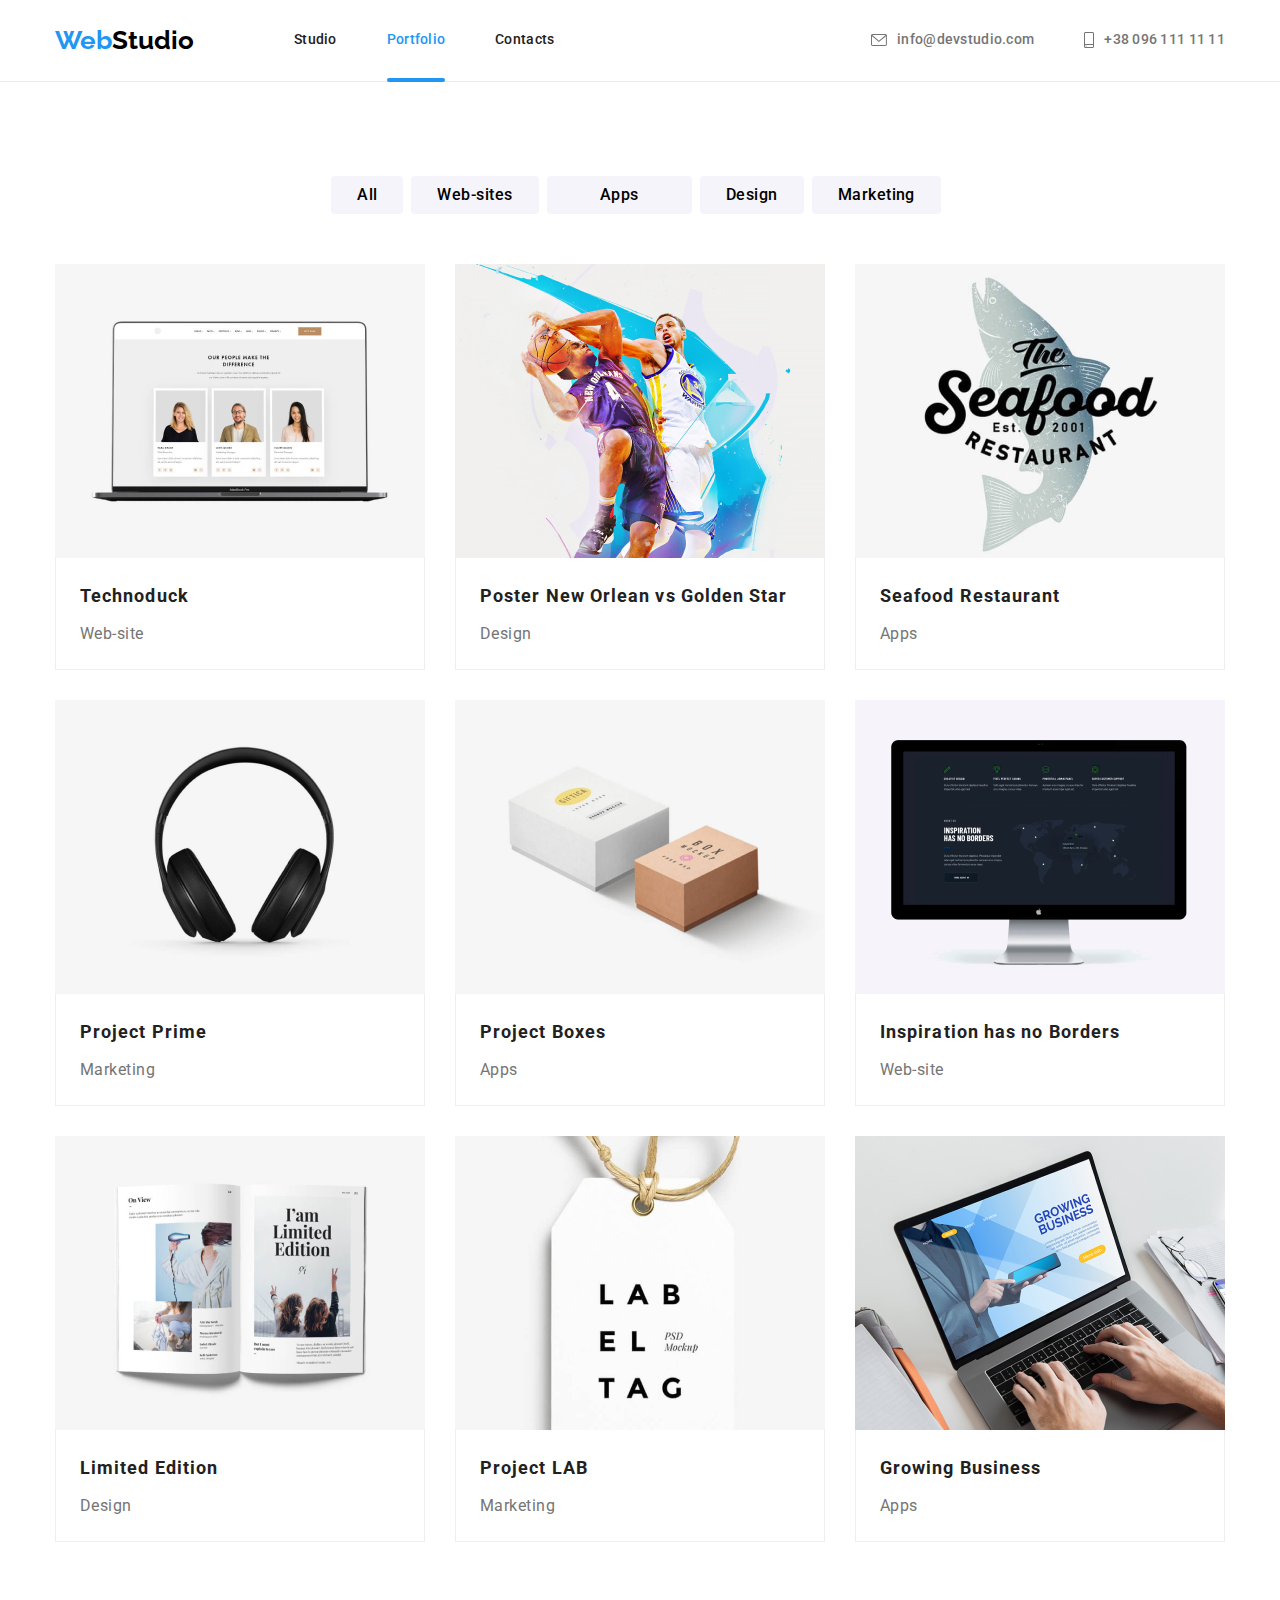
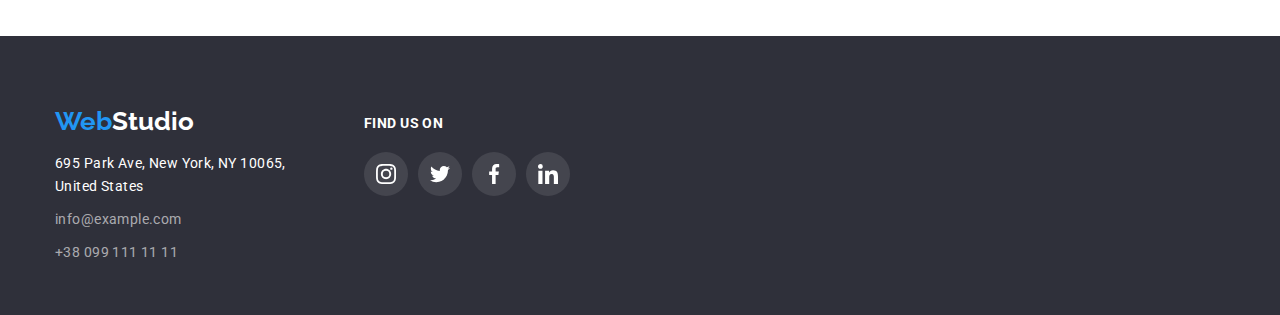
==== portfolio.html @ d8f47d3d "innitial commit" ====
<!DOCTYPE html>
<html lang="en">
<head>
    <meta charset="UTF-8">
    <meta http-equiv="X-UA-Compatible" content="IE=edge">
    <meta name="viewport" content="width=device-width, initial-scale=1.0">
    <title>Portfolio by Ana</title>
    <link rel="preconnect" href="https://fonts.googleapis.com">
    <link rel="preconnect" href="https://fonts.gstatic.com" crossorigin>
    <link href="https://fonts.googleapis.com/css2?family=Raleway:wght@700&family=Roboto:wght@400;500;700;900&display=swap" rel="stylesheet">
    <link rel="stylesheet" href="https://cdnjs.cloudflare.com/ajax/libs/modern-normalize/1.0.0/modern-normalize.min.css"/>
    <link rel="stylesheet" href="./css/styles.css">
</head>
<body>
<!-- header -->
<header class="header">
    <div class="container top">
        <nav class="nav">
            <a href="./index.html" class="logo">
                Web<span class="color-black">Studio</span>
            </a>
    
            <ul class="menu-nav-list">
                <li><a href="./index.html" class="menu-nav">Studio</a></li>
                <li><a href="./portfolio.html" class="menu-nav current">Portfolio</a></li>
                <li><a href="" class="menu-nav">Contacts</a></li>
            </ul>
        </nav>
        <ul class="contact-info-list">
            <li><a href="mailto:info@devstudio.com" class="contact-info">
                <svg class="contact-icon" width="16" height="12">
                    <use href="./images/icons.svg#icon-envelope"></use>
                </svg>info@devstudio.com</a></li>
            <li><a href="tel:+380961111111" class="contact-info">
                <svg class="contact-icon phone" width="10" height="16">
                    <use href="./images/icons.svg#icon-smartphone"></use>
                </svg>+38 096 111 11 11</a></li>
        </ul>
    </div>
</header>

<!-- main info of the page -->
<main class="portfolio-main">
    <section class="portfolio-section">
        <div class="container">
            <ul class="button-list">
                <li class="portfolio-button"><button type="button" class="button-color">All</button></li>
                <li class="portfolio-button"><button type="button" class="button-color">Web-sites</button></li>
                <li class="portfolio-button"><button type="button" class="button-color-big">Apps</button></li>
                <li class="portfolio-button"><button type="button" class="button-color">Design</button></li>
                <li class="portfolio-button"><button type="button" class="button-color">Marketing</button></li>
            </ul>

            <ul class="portfolio-list">
                <li class="portfolio-item">
                    <a href="" class="portfolio-project">
                        <div class="portfolio-wrap">
                            <img src="./images/image1.jpg" alt="Laptop" class="portfolio-image" width="370" height="294">
                            <p class="portfolio-text">Technoduck is a state-of-the-art coronavirus distribution platform. Companies use this platform for digital espionage and attacks on competitors' secure servers.</p>  
                        </div>
                        <div class="portfolio-border">
                            <h2 class="under-title">Technoduck</h2>
                            <p class="what-filter">Web-site</p>
                        </div>
                    </a>
                </li>
                <li class="portfolio-item">
                    <a href="" class="portfolio-project">
                        <div class="portfolio-wrap">
                            <img src="./images/image2.jpg" alt="Basketball Players" class="portfolio-image" width="370" height="294">
                            <p class="portfolio-text">Lorem ipsum dolor sit amet consectetur adipisicing elit. Sunt reiciendis corporis natus odio, in ratione ullam voluptates quibusdam sit quasi amet at vero eum reprehenderit repudiandae necessitatibus dolorem voluptas incidunt!</p>
                        </div>
                        <div class="portfolio-border">
                            <h2 class="under-title">Poster New Orlean vs Golden Star</h2>
                            <p class="what-filter">Design</p>
                        </div>
                    </a>
                </li>
                <li class="portfolio-item">
                    <a href="" class="portfolio-project">
                        <div class="portfolio-wrap">
                            <img src="./images/image3.jpg" alt="Restaurant Poster" class="portfolio-image" width="370" height="294">
                            <p class="portfolio-text">Lorem ipsum dolor sit amet consectetur adipisicing elit. Sunt reiciendis corporis natus odio, in ratione ullam voluptates quibusdam sit quasi amet at vero eum reprehenderit repudiandae necessitatibus dolorem voluptas incidunt!</p>
                        </div>
                        <div class="portfolio-border">
                            <h2 class="under-title">Seafood Restaurant </h2>
                            <p class="what-filter">Apps</p>
                        </div>
                    </a>
                </li>
                <li class="portfolio-item">
                    <a href="" class="portfolio-project">
                        <div class="portfolio-wrap">
                            <img src="./images/image4.jpg" alt="Headphones" class="portfolio-image" width="370" height="294">
                            <p class="portfolio-text">Lorem ipsum dolor sit amet consectetur adipisicing elit. Sunt reiciendis corporis natus odio, in ratione ullam voluptates quibusdam sit quasi amet at vero eum reprehenderit repudiandae necessitatibus dolorem voluptas incidunt!</p>
                        </div>
                        <div class="portfolio-border">
                            <h2 class="under-title">Project Prime</h2>
                            <p class="what-filter">Marketing</p>
                        </div>
                    </a>
                </li>
                <li class="portfolio-item">
                    <a href="" class="portfolio-project">
                        <div class="portfolio-wrap">
                            <img src="./images/image5.jpg" alt="Two Boxes" class="portfolio-image" width="370" height="294">
                            <p class="portfolio-text">Lorem ipsum dolor sit amet consectetur adipisicing elit. Sunt reiciendis corporis natus odio, in ratione ullam voluptates quibusdam sit quasi amet at vero eum reprehenderit repudiandae necessitatibus dolorem voluptas incidunt!</p>
                        </div>
                        <div class="portfolio-border">
                            <h2 class="under-title">Project Boxes</h2>
                            <p class="what-filter">Apps</p>
                        </div>
                    </a>
                </li>
                <li class="portfolio-item">
                    <a href="" class="portfolio-project">
                        <div class="portfolio-wrap">
                            <img src="./images/image6.jpg" alt="Desktop" class="portfolio-image" width="370" height="294">
                            <p class="portfolio-text">Lorem ipsum dolor sit amet consectetur adipisicing elit. Sunt reiciendis corporis natus odio, in ratione ullam voluptates quibusdam sit quasi amet at vero eum reprehenderit repudiandae necessitatibus dolorem voluptas incidunt!</p>
                        </div>
                        <div class="portfolio-border">
                            <h2 class="under-title">Inspiration has no Borders</h2>
                            <p class="what-filter">Web-site</p>
                        </div>
                    </a>
                </li>
                <li class="portfolio-item">
                    <a href="" class="portfolio-project">
                        <div class="portfolio-wrap">
                            <img src="./images/image7.jpg" alt="Magazine" class="portfolio-image" width="370" height="294">
                            <p class="portfolio-text">Lorem ipsum dolor sit amet consectetur adipisicing elit. Sunt reiciendis corporis natus odio, in ratione ullam voluptates quibusdam sit quasi amet at vero eum reprehenderit repudiandae necessitatibus dolorem voluptas incidunt!</p>
                        </div>
                        <div class="portfolio-border">
                            <h2 class="under-title">Limited Edition</h2>
                            <p class="what-filter">Design</p>
                        </div>
                    </a>
                </li>
                <li class="portfolio-item">
                    <a href="" class="portfolio-project">
                        <div class="portfolio-wrap">
                            <img src="./images/image8.jpg" alt="Label Tag" class="portfolio-image" width="370" height="294">
                            <p class="portfolio-text">Lorem ipsum dolor sit amet consectetur adipisicing elit. Sunt reiciendis corporis natus odio, in ratione ullam voluptates quibusdam sit quasi amet at vero eum reprehenderit repudiandae necessitatibus dolorem voluptas incidunt!</p>
                        </div>
                        <div class="portfolio-border">
                            <h2 class="under-title">Project LAB</h2>
                            <p class="what-filter">Marketing</p>
                        </div>
                    </a>
                </li>
                <li class="portfolio-item">
                    <a href="" class="portfolio-project">
                        <div class="portfolio-wrap">
                            <img src="./images/image9.jpg" alt="Person Woking on a Laptop" class="portfolio-image" width="370" height="294">
                            <p class="portfolio-text">Lorem ipsum dolor sit amet consectetur adipisicing elit. Sunt reiciendis corporis natus odio, in ratione ullam voluptates quibusdam sit quasi amet at vero eum reprehenderit repudiandae necessitatibus dolorem voluptas incidunt!</p>
                        </div>
                        <div class="portfolio-border">
                            <h2 class="under-title">Growing Business</h2>
                            <p class="what-filter">Apps</p>
                        </div>
                    </a>
                </li>
            </ul>
        </div>
    </section>
        
</main>

<!-- footer -->
<footer class="footer-basement">
    <div class="container footer">
        <div>
            <a href="./index.html" class="logo footer">
                Web<span class="color-white">Studio</span>
            </a>
            
            <address class="address-bottom">
                <ul class="address-list">
                    <li class="address-item"><a href="" class="address white">695 Park Ave, New York, NY 10065,<br>United States</a></li>
                    <li class="address-item"><a href="mailto:info@example.com" class="address">info@example.com</a></li>
                    <li class="address-item"><a href="tel:+380991111111" class="address">+38 099 111 11 11</a></li>
                </ul>
            </address>
        </div>
        <div class="basement">
            <p class="basement-text">Find us on</p>
            <ul class="basement-socs">
                <li class="basement-item"><a href="" class="basement-link">
                    <svg class="basement-icon" width="20" height="20">
                        <use href="./images/icons.svg#icon-instagram"></use>
                    </svg>
                </a></li>
                <li class="basement-item"><a href="" class="basement-link">
                    <svg class="basement-icon" width="20" height="20">
                        <use href="./images/icons.svg#icon-twitter"></use>
                    </svg>
                </a></li>
                <li class="basement-item"><a href="" class="basement-link">
                    <svg class="basement-icon" width="20" height="20">
                        <use href="./images/icons.svg#icon-facebook"></use>
                    </svg>
                </a></li>
                <li class="basement-item"><a href="" class="basement-link">
                    <svg class="basement-icon" width="20" height="20">
                        <use href="./images/icons.svg#icon-linkedin"></use>
                    </svg>
                </a></li>
            </ul>
        </div>
    </div>
</footer>
</body>
</html>
---- css/styles.css ----
body {
    font-family: "Roboto", "sans-serif";
    color: var(--text-color);
    margin: 0 auto;
}
:root {
    --main-color: #2196F3;
    --text-color: #212121;
    --black-color: #000000;
    --white-color: #ffffff;
    --icogrey-color: #757575;
    --time-duration: 250ms cubic-bezier(0.4, 0, 0.2, 1);
}
button {
    cursor: pointer;
    font-family: inherit;
}
ul {
    list-style: none;
    padding: 0%;
    margin: 0%;
}
a, a:hover, a:focus, a:active {
    text-decoration: none;
    color: inherit;
}
img {
    display: block;
    max-width: 100%;
    height: auto;
}
.container {
    width: 1200px;
    padding-right: 15px;
    padding-left: 15px;
    margin: 0 auto;
}

/* - - - - - - - - -HEADER STYLING- - - - - - - - - - - - - */
.nav, .menu-nav-list, .header, .contact-info-list {
    display: flex;
    flex-direction: row;
}
.logo {
    font-family: "Raleway";
    font-style: normal;
    font-weight: 700;
    font-size: 26px;
    line-height: 1.19;
    color: var(--main-color);
    
    padding: 25px 0px 25px;
    margin-right: 100px;

    display: inline-block;
    transition: color var(--time-duration) ;
}
.color-black {
    color: var(--black-color);
}
.color-white {
    color: var(--white-color);
}
.logo:hover {
    color: var(--text-color);
}
.menu-nav {
    font-style: normal;
    font-weight: 500;
    font-size: 14px;
    letter-spacing: 0.02em;
    line-height: 1.14;
    
    color: var(--text-color);

    padding: 32px 0px 32px;
    margin-right: 50px;
    display: inline-block;
    position: relative;

    transition: color var(--time-duration);
}
.menu-nav.current {
    color: var(--main-color);
}
.menu-nav.current::after {
    content: '';
    display: block;
    width: 100%;
    border-bottom: 4px var(--main-color) solid;
    border-radius: 2px; 

    position: absolute;
    bottom: -2px;
    margin: 0;
}
.menu-nav:hover, .contact-info:hover, .address:hover, .menu-nav:focus, .contact-info:focus, .address:focus {
    color: var(--main-color);
}

.contact-icon {
    margin-right: 10px;
}
.contact-info {
    display: flex;
    justify-content: center;
    align-items: center;
    padding: 32px 0px 32px;

    transition: color var(--time-duration);
}
.contact-link {
    fill: var(--icogrey-color);
}

.contact-icon {
    fill: var(--icogrey-color);
}

.contact-info:hover .contact-icon, .contact-info:focus .contact-icon {
    fill: var(--main-color);
}
.contact-info {
    font-style: normal;
    font-weight: 500;
    font-size: 14px; 
    letter-spacing: 0.02em;
    line-height: 1.14;

    color: var(--icogrey-color);   

    margin-right: 0px;
}
.contact-info:last-child {
    margin-left: 50px;
}

.header {
    background-color: var(--white-color);
    border-bottom: 1px solid #ECECEC;
}
.container.top {
    display: flex;
    justify-content: space-between;
}

/* - - - - - - - - -FOOTER STYLING- - - - - - - - - - - - - */
.address {
    font-style: normal;
    font-weight: 400;
    font-size: 14px;
    letter-spacing: 0.03em;
    line-height: 1.71;

    color: rgba(255, 255, 255, 0.6);

    transition: color var(--time-duration);
}
.logo.footer {
    padding-top: 10px;
    padding-bottom: 15px;
}
.container.footer {
    display: flex;
}
.address.white {
    color: var(--white-color);
}
.address.white:hover, .address.white:focus {
    color: var(--main-color);
}
.footer-basement {
    background-color: #2F303A;
    padding-top: 60px;
    padding-bottom: 50px;
}
.basement {
    margin-left: 70px;
}
.basement-text {
    font-style: normal;
    font-weight: 700;
    font-size: 14px;
    line-height: 1.14;
    letter-spacing: 0.03em;
    text-transform: uppercase;

    color: var(--white-color);

    margin: 0% auto;
    padding: 20px 0px 20px ; 
}
.address-item:not(:last-child) {
    margin-bottom: 9px;
}

.basement-item {
    margin-right: 10px;
}
.basement-socs {
    display: flex;
    justify-content: space-evenly;
}
.basement-link {
    display: flex;
    justify-content: center;
    align-items: center;
    width: 44px;
    height: 44px;
    background-color: rgba(255, 255, 255, 0.1);;
    border-radius: 50%;

    transition: background-color var(--time-duration);
}
.basement-icon {
    fill: var(--white-color);
    transition: fill var(--time-duration);
}

.basement-link:hover, .basement-link:focus {
    background-color: var(--main-color);
}
.basement-link:hover .basement-icon, .basement-link:focus .basement-icon {
    fill: var(--white-color);
}


/* - - - - - - - - -STUDIO STYLING- - - - - - - - - - - - - */
.banner {
    display: flex;
    justify-content: center;
    align-items: center;
    height: 600px;
    background-color: #000000;
    background-image: linear-gradient(rgba(47, 48, 58, 0.4), rgba(47, 48, 58, 0.4)), 
    url(../images/hero-bg.jpg);
    background-repeat: no-repeat;
    background-position: center;
    background-size: cover;
    max-width: 1600px;
    margin: 0 auto;
}

.main-title {
    text-align: center;
    font-style: normal;
    font-weight: 900;
    font-size: 44px;
    letter-spacing: 0.06em;
    line-height: 1.36;
    
    color: var(--white-color);

    margin: 0px 0px 30px;
}
.banner-button {
    font-style: normal;
    font-weight: 700;
    font-size: 16px;
    letter-spacing: 0.06em;
    line-height: 1.87;
    
    color: var(--white-color);
    background-color: var(--main-color);
    border-radius: 4px;
    box-shadow: 0px 4px 4px rgba(0, 0, 0, 0.15);

    display: block;
    margin: 0 auto;
    padding: 10px 20px;
    transition: color var(--time-duration), background-color var(--time-duration);
}
.banner-button:hover, .banner-button:focus {
    background-color: #F5F4FA;
    color: var(--text-color);
}
.advantages {
    background-color: var(--white-color);
}
.advantages, .team, .customers {
    padding-top: 94px;
    padding-bottom: 94px;
}
.advantages-hidden {
    position: absolute; 
    width: 1px; 
    height: 1px; 
    margin: -1px; 
    border: 0; 
    padding: 0; 
    white-space: nowrap; 
    clip-path: inset(100%); 
    clip: rect(0 0 0 0); 
    overflow: hidden; 
}
.advantages-title {
    font-style: normal;
    font-weight: 700;
    font-size: 14px;
    letter-spacing: 0.03em;
    line-height: 1.14;
    text-transform: uppercase;
    margin: 0%;
}
.advantages-item {
    width: 270px;
    margin-right: 30px;
}
.icon-bg {
    display: flex;
    justify-content: center;
    align-items: center;

    margin-bottom: 30px;

    width: 270px;
    height: 120px;
    border-radius: 4px;

    background-color: #F5F4FA;
}
.advantages-list, .examples-list, .team-list {
    display: flex;
    flex-direction: row;
    margin: 0%;
}
.advantages-text {
    width: 270px;

    margin: 10px 0px 0px;
    
    font-style: normal;
    font-weight: 400;
    font-size: 14px;
    letter-spacing: 0.03em;
    line-height: 1.71;
    
    color: var(--icogrey-color);
}
.examples {
    background-color: var(--white-color);
    padding-bottom: 94px;
}
.example-item {
    margin-right: 30px;
    position: relative;
}
.example-item:last-child {
    margin: 0px;
}
.examples-overlay {
    font-style: normal;
    font-weight: 700;
    font-size: 14px;
    line-height: 1.14;
    text-align: center;
    letter-spacing: 0.03em;
    text-transform: uppercase;

    color: var(--white-color);
    background-color: rgba(47, 48, 58, 0.8);

    padding: 27px 117px;
    margin: 0 auto;

    position: absolute;
    width: 100%;
    bottom: 0;
}
.section-title {
    font-style: normal;
    font-weight: 700;
    font-size: 36px;
    letter-spacing: 0.03em;
    line-height: 1.17;
    
    margin-top: 0%;
    margin-bottom: 50px;
}
.section-title {
    display: flex;
    justify-content: center;
}
.team {
    background-color: #F5F4FA;
}
.team-info {
    text-align: center;
    padding: 30px 0px;
}
.team-item {
    display: flex;
    flex-direction: column;

    margin-right: 30px;

    box-shadow: 0px 1px 3px rgba(0, 0, 0, 0.12), 0px 1px 1px rgba(0, 0, 0, 0.14), 0px 2px 1px rgba(0, 0, 0, 0.2);
    border-radius: 0px 0px 4px 4px;

    background-color: var(--white-color);

    width: calc((100%-90px) / 4);
}
.team-item:last-child {
    margin: 0%;
}
.names {
    font-style: normal;
    font-weight: 500;
    font-size: 16px;
    letter-spacing: 0.03em;
    line-height: 1.18;

    margin: 0px 0px 10px;
}
.positions {
    font-style: normal;
    font-weight: 400;
    font-size: 16px;
    letter-spacing: 0.03em;
    line-height: 1.19;

    color: var(--icogrey-color);

    margin: 0%;
    margin-bottom: 16px;
}
.position-socs {
    display: flex;
    justify-content: center;
    gap: 10px;
}
.socs-link {
    display: flex;
    justify-content: center;
    align-items: center;
    width: 44px;
    height: 44px;
    background-color: transparent;
    border-radius: 50%;

    transition: background-color var(--time-duration);
}
.socs-icon {
    fill: #AFB1B8;
    transition: fill var(--time-duration);
}

.socs-link:hover, .socs-link:focus {
    background-color: var(--main-color);
}
.socs-link:hover .socs-icon, .socs-link:focus .socs-icon {
    fill: var(--white-color);
}

.customers {
    background-color: var(--white-color);
}
.customers-list {
    display: flex;
    justify-content: center;
    align-items: center;
    column-gap: 30px;
}
.company {
    box-sizing: border-box;
    width: 170px;
    height: 92px;
    background-color: transparent;
    border: 1px solid #AFB1B8;
    border-radius: 4px;

    color: currentColor;
    transition: border-color var(--time-duration);
}
.company-icon {
    fill: #AFB1B8;
    transition: fill var(--time-duration);
}
.company-link {
    display: flex;
    justify-content: center;
    align-items: center;

    height: 100%;
    width: 100%;
}
.company:hover, .company:focus {
    border-color: var(--main-color);
}
.company-link:hover .company-icon, 
.company-link:focus .company-icon {
    fill: var(--main-color);
}

/* - - - - - - - - -PORTFOLIO STYLING- - - - - - - - - - - - - */
.portfolio-section {
    padding: 94px 0px;
}
.button-list {
    display: flex;
    flex-direction: row;
    justify-content: center;
    margin-bottom: 50px;
}
.portfolio-button {
    padding-right: 8px;
}
.button-color {
    font-family: "Roboto";
    font-style: normal;
    font-weight: 500;
    font-size: 16px;
    letter-spacing: 0.03em;
    line-height: 1.62;
    text-align: center;
    
    background: #F5F4FA;
    
    border-radius: 4px;
    border-color: #F5F4FA;
    border-style: none;

    padding: 6px 26px;

    transition: color var(--time-duration), background-color var(--time-duration), box-shadow var(--time-duration);
}
.button-color-big {
    font-family: "Roboto";
    font-style: normal;
    font-weight: 500;
    font-size: 16px;
    letter-spacing: 0.03em;
    line-height: 1.62;
    text-align: center;
    
    background: #F5F4FA;
    
    border-radius: 4px;
    border-color: #F5F4FA;
    border-style: none;

    padding: 6px 53px;

    transition: color var(--time-duration), background-color var(--time-duration), box-shadow var(--time-duration);
}
.button-color:hover, .button-color:focus, .button-color-big:hover, .button-color-big:focus {
    background-color: var(--main-color);
    color: var(--white-color);
    box-shadow: 0px 3px 1px rgba(0, 0, 0, 0.1), 0px 1px 2px rgba(0, 0, 0, 0.08), 0px 2px 2px rgba(0, 0, 0, 0.12);
}
.under-title {
    font-style: normal;
    font-weight: 700;
    font-size: 18px;  
    letter-spacing: 0.06em;
    line-height: 2;

    margin: 0%;
}
.what-filter {
    font-style: normal;
    font-weight: 400;
    font-size: 16px;
    letter-spacing: 0.03em;
    line-height: 1.87;
    color: var(--icogrey-color);

    margin: 5px 0px 0px;

}
.portfolio-main {
    background-color: var(--white-color);
    
}
.portfolio-item {
    margin-bottom: 30px;
    margin-left: 30px;

    transition: box-shadow var(--time-duration);
}
.portfolio-item:hover, .portfolio-item:focus, .portfolio-item:hover .portfolio-text, .portfolio-item:focus .portfolio-text {
    transform: translateY(0%);
    box-shadow: 0px 1px 1px rgba(0, 0, 0, 0.12), 0px 4px 4px rgba(0, 0, 0, 0.06), 1px 4px 6px rgba(0, 0, 0, 0.16);
}
.portfolio-item:nth-child(3n+1) {
    margin-left: 0%;
}
.portfolio-item:nth-last-child(-n+3) {
    margin-bottom: 0;
}
.portfolio-wrap {
    position: relative;
    overflow: hidden;
}
.portfolio-text {
    font-style: normal;
    font-weight: 400;
    font-size: 18px;
    line-height: 1.56;
    letter-spacing: 0.03em;
    margin: 0 auto;
    padding: 63px 24px;
    width: 100%;
    height: 100%;

    color: var(--white-color);
    background-color: rgba(33, 150, 243, 0.9);

    position: absolute;
    top: 0;
    left: 0;
    transform: translateY(100%);
    transition: transform 250ms linear;
}
.portfolio-list {
    display: flex;
    flex-wrap: wrap;
    justify-content: center;
}
.portfolio-border {
    padding: 20px 24px;

    border-right: 1px solid #EEEEEE;
    border-left: 1px solid #EEEEEE;
    border-bottom: 1px solid #EEEEEE;
}
.backdrop {
    width: 100%;
    height: 100%;
    position: fixed;
    top: 0;
    
    background-color: rgba(0, 0, 0, 0.2);

    transition: opacity var(--time-duration), visibility var(--time-duration);

}
.modal {
    width: 528px;
    min-height: 581px;
    
    background-color: var(--white-color);
    box-shadow: 0px 1px 3px rgba(0, 0, 0, 0.12), 0px 1px 1px rgba(0, 0, 0, 0.14), 0px 2px 1px rgba(0, 0, 0, 0.2);
    border-radius: 4px;
    
    position: absolute;
    top: 50%;
    left: 50%;
    transform: translate(-50%, -50%);
}
.button-modal {
    width: 30px;
    height: 30px;
    
    background-color: transparent;
    box-sizing: border-box;
    border: 1px solid rgba(0, 0, 0, 0.1);
    border-radius: 50%;
    
    position: absolute;
    right: 10px;
    top: 10px;
    
    display: flex;
    align-items: center;
    justify-content: center;
}
.modal-icon {
    fill: #000000;
}
.is-hidden {
    opacity: 0;
    visibility: hidden;
    pointer-events: none;
}
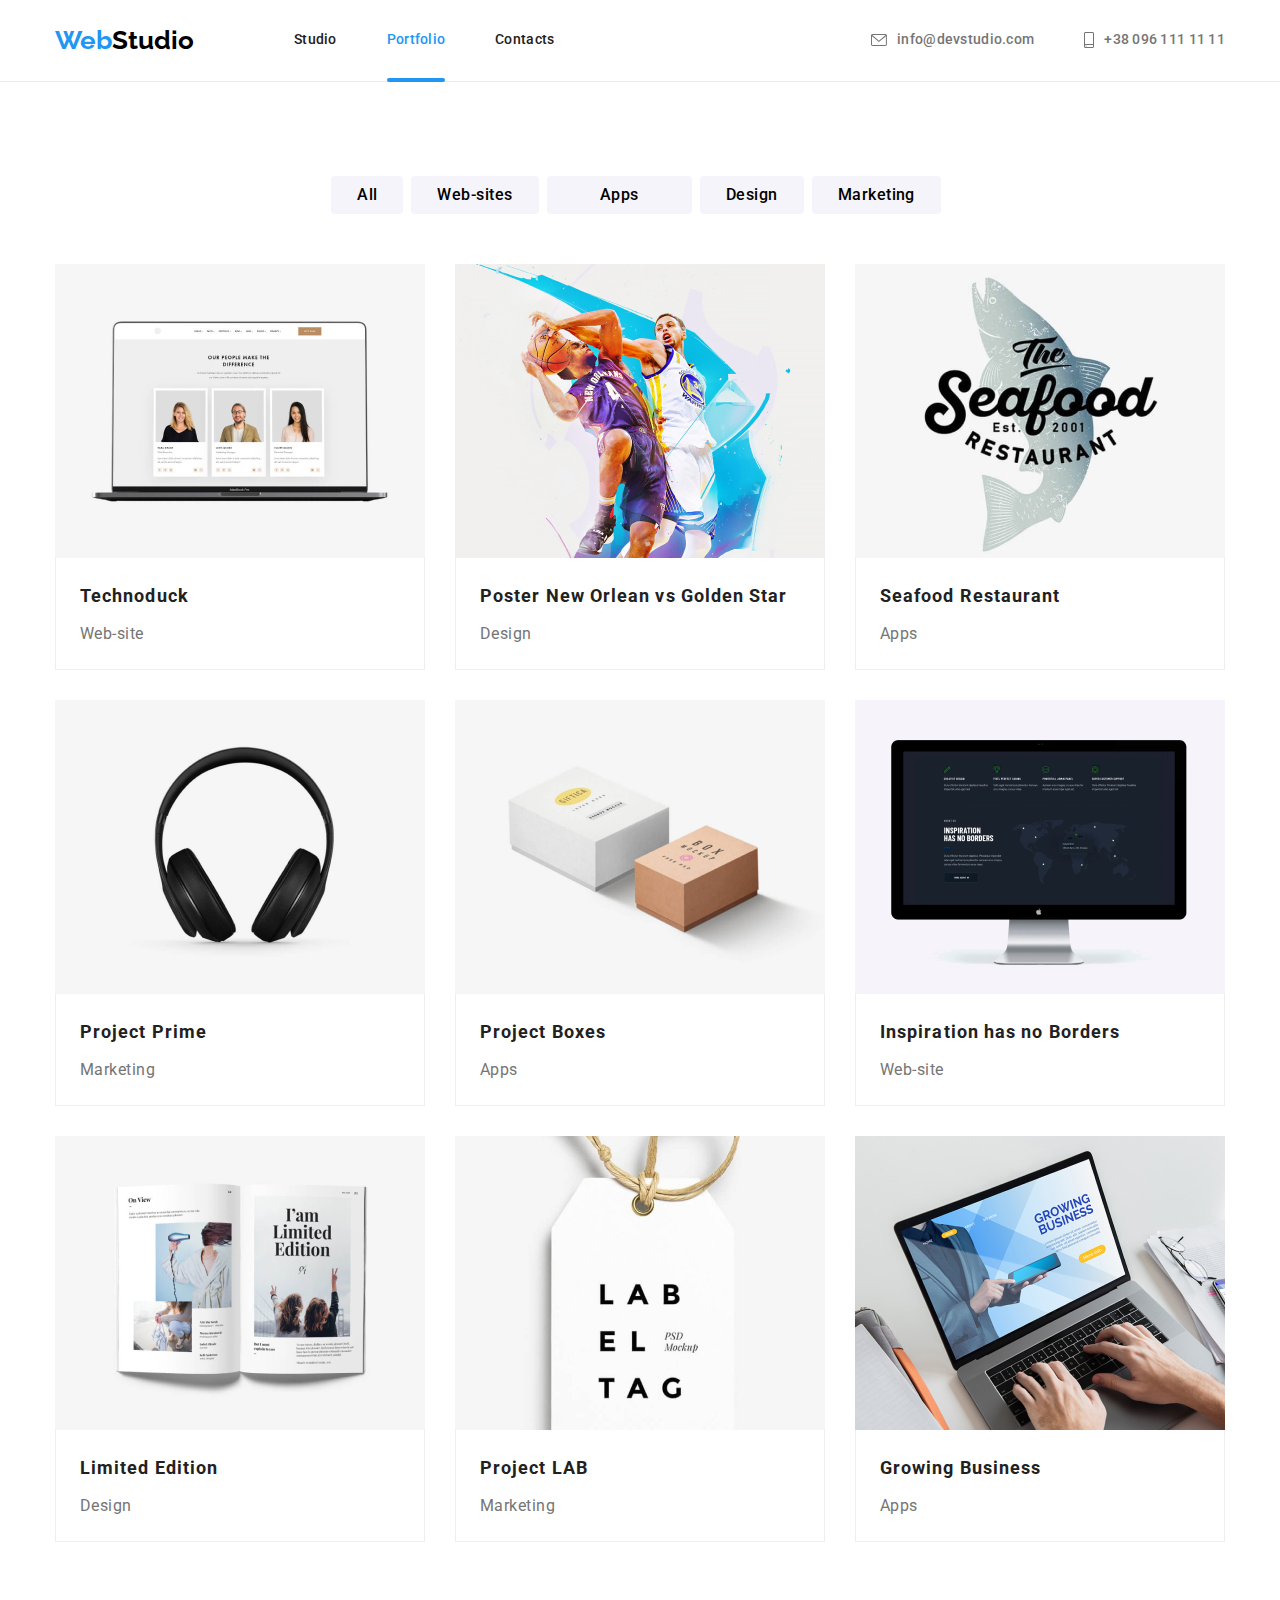
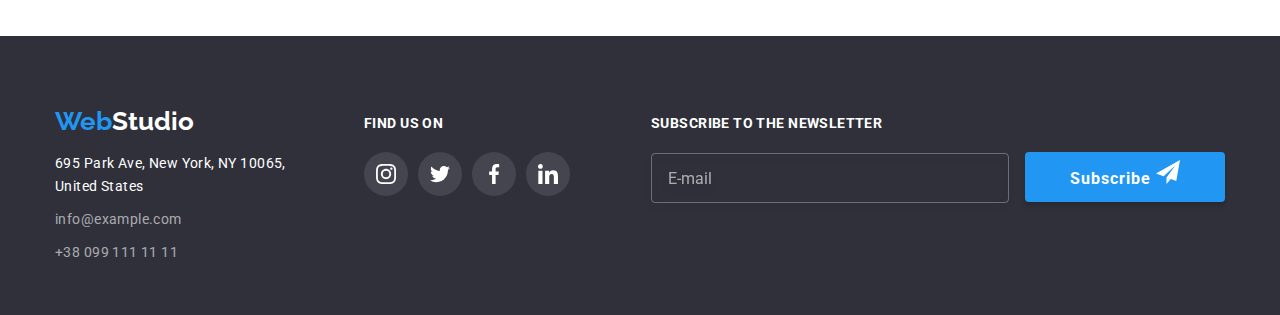
==== commit 9fe11a8a: "finished hw" ====
--- a/portfolio.html
+++ b/portfolio.html
@@ -207,6 +207,17 @@
                 </a></li>
             </ul>
         </div>
+        <div class="footer-subscribe">
+            <p class="subscribe-text">Subscribe to the newsletter</p>
+            <form class="subscribe-form">
+                <input type="email" name="user-email" class="subscribe-input" placeholder="E-mail">
+                <button type="submit" class="subscribe-button">Subscribe
+                    <svg class="subscribe-icon" width="24" height="24">
+                        <use href="./images/icons.svg#icon-icon-send"></use>
+                    </svg>
+                </button>
+            </form>
+        </div>
     </div>
 </footer>
 </body>
--- a/css/styles.css
+++ b/css/styles.css
@@ -223,8 +223,63 @@
 .basement-link:hover .basement-icon, .basement-link:focus .basement-icon {
     fill: var(--white-color);
 }
-
-
+.footer-subscribe {
+    margin-left: 71px;
+}
+.subscribe-input {
+    width: 358px;
+    height: 50px;
+    padding: 15px 16px;
+
+    border: 1px solid rgba(255, 255, 255, 0.3);
+    filter: drop-shadow(0px 4px 4px rgba(0, 0, 0, 0.15));
+    border-radius: 4px;
+    background-color: transparent;
+    color: var(--white-color);
+
+    transition: border-color var(--time-duration);
+}
+.subscribe-input::placeholder {
+    color: rgba(255, 255, 255, 0.6);
+}
+.subscribe-input:hover, .subscribe-input:focus {
+    border-color: var(--main-color);
+}
+.subscribe-text {
+    font-style: normal;
+    font-weight: 700;
+    font-size: 14px;
+    line-height: 1.14;
+    letter-spacing: 0.03em;
+    text-transform: uppercase;
+
+    color: var(--white-color);
+
+    margin: 0% auto;
+    padding: 20px 0px 20px ;
+}
+.subscribe-button {
+    width: 200px;
+    height: 50px;
+    background-color: var(--main-color);
+    color: var(--white-color);
+
+    box-shadow: 0px 4px 4px rgba(0, 0, 0, 0.15);
+    border-radius: 4px;
+    border-style: none;
+
+    font-style: normal;
+    font-weight: 700;
+    font-size: 16px;
+    line-height: 1.87;
+    letter-spacing: 0.06em;
+
+    margin-left: 12px;
+}
+.subscribe-icon {
+    fill: var(--white-color);
+    /* margin: 10px; */
+}
 /* - - - - - - - - -STUDIO STYLING- - - - - - - - - - - - - */
 .banner {
     display: flex;
@@ -625,6 +680,8 @@
     border-left: 1px solid #EEEEEE;
     border-bottom: 1px solid #EEEEEE;
 }
+
+/* - - - - - - - - -MODAL WINDOW STYLING- - - - - - - - - - - - - */
 .backdrop {
     width: 100%;
     height: 100%;
@@ -639,6 +696,7 @@
 .modal {
     width: 528px;
     min-height: 581px;
+    padding: 40px;
     
     background-color: var(--white-color);
     box-shadow: 0px 1px 3px rgba(0, 0, 0, 0.12), 0px 1px 1px rgba(0, 0, 0, 0.14), 0px 2px 1px rgba(0, 0, 0, 0.2);
@@ -667,10 +725,144 @@
     justify-content: center;
 }
 .modal-icon {
-    fill: #000000;
+    fill: var(--black-color);
+    transition: fill var(--time-duration);
+}
+.modal-icon:hover, .modal-icon:focus {
+    fill: var(--main-color);
 }
 .is-hidden {
     opacity: 0;
     visibility: hidden;
     pointer-events: none;
+}
+.modal-title {
+    font-style: normal;
+    font-weight: 700;
+    font-size: 20px;
+    line-height: 1.15;
+    text-align: center;
+    letter-spacing: 0.03em;
+
+    color: var(--text-color); 
+    margin-bottom: 12px;
+}
+
+.form-input {
+    font-style: normal;
+    font-weight: 400;
+    font-size: 14px;
+    line-height: 1.14;
+    letter-spacing: 0.01em;
+
+    padding: 12px;
+    padding-left: 37px;
+
+    width: 100%;
+    height: 40px;
+    border: 1px solid rgba(33, 33, 33, 0.2);
+    border-radius: 4px;
+    transition: border-color var(--time-duration);
+}
+.form-input.last {
+    height: 120px;
+    resize: none;
+    padding: 12px;
+
+}
+.form-input:hover, 
+.form-input:focus {
+    border-color: var(--main-color);
+}
+.form-input:hover + .input-icon, 
+.form-input:focus + .input-icon {
+    fill: var(--main-color);
+}
+
+.form-input::placeholder {
+    color: rgba(117, 117, 117, 0.5);
+
+}
+.input-name {
+    font-style: normal;
+    font-weight: 400;
+    font-size: 12px;
+    line-height: 1.16;
+    letter-spacing: 0.01em;
+
+    display: block;
+    margin-bottom: 4px;
+
+    color: var(--icogrey-color);
+}
+.input-field {
+    margin-bottom: 10px;
+}
+.input-field:last-of-type {
+    margin-bottom: 10px;
+}
+.input-wrap {
+    position: relative;
+}
+.input-icon {
+    position: absolute;
+    left: 12px;
+    top: 50%;
+    transform: translateY(-50%);
+
+    fill: var(--text-color);
+    transition: fill var(--time-duration);
+}
+
+.agreement {
+    font-style: normal;
+    font-weight: 400;
+    font-size: 14px;
+    line-height: 1.71;
+
+    letter-spacing: 0.03em;
+    margin-left: 7px;
+
+    color: var(--icogrey-color);
+}
+.checkbox-agreement {
+    display: inline-block;
+    display: flex;
+    align-items: flex-start;
+    width: 400px;
+    margin-left: 13px;
+}
+.checkbox {
+    margin-top: 5px;
+    width: 16px;
+    height: 15px;
+    color: var(--text-color);
+    transition: fill var(--time-duration);
+}
+.checkbox:active, .checkbox:focus, .checkbox:hover {
+    fill: var(--main-color);
+}
+.send-button {
+    font-style: normal;
+    font-weight: 700;
+    font-size: 16px;
+    line-height: 1.87;
+    letter-spacing: 0.06em;
+
+    width: 200px;
+    height: 50px;
+    padding: 10px 80px;
+
+    color: var(--white-color);
+    background-color: var(--main-color);
+    box-shadow: 0px 4px 4px rgba(0, 0, 0, 0.15);
+    border-radius: 4px; 
+    border-color: #F5F4FA;
+    border-style: none;
+
+    position: absolute;
+    margin-bottom: 0;
+    bottom: 0;
+    left: 50%;
+    transform: translate(-50%, -50%);
 }